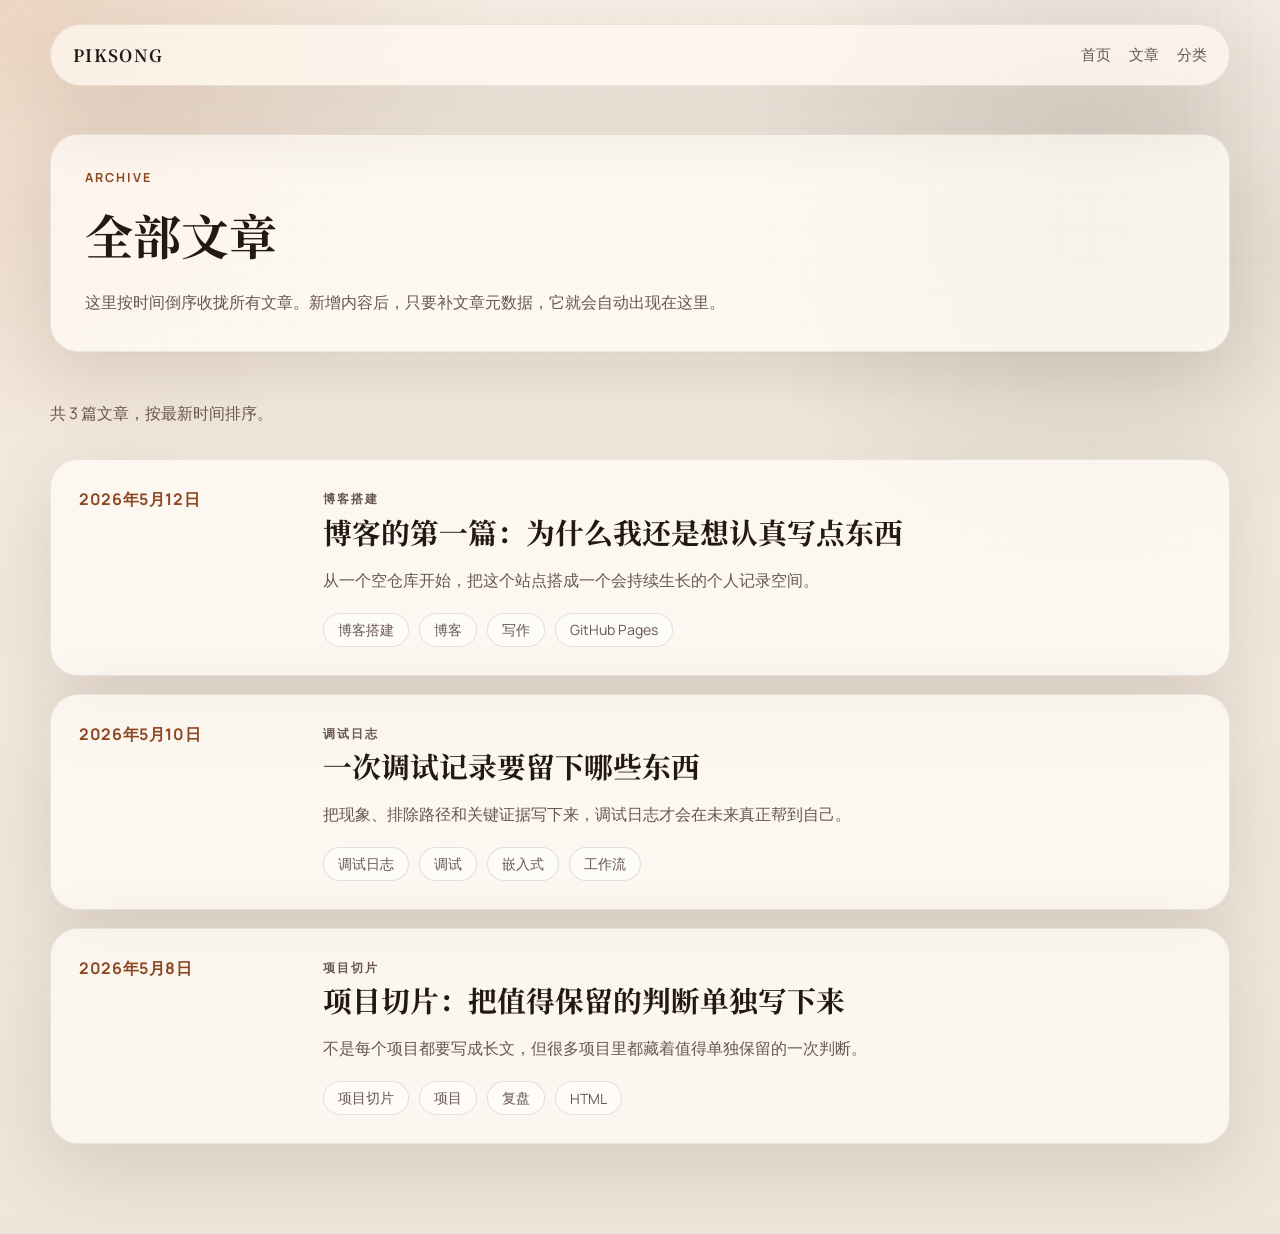
==== archive.html @ 2973b9ee "Upgrade blog to data-driven post structure" ====
<!DOCTYPE html>
<html lang="zh-CN">
  <head>
    <meta charset="UTF-8" />
    <meta name="viewport" content="width=device-width, initial-scale=1.0" />
    <title>文章归档 | Piksong Blog</title>
    <meta name="description" content="Piksong Blog 的全部文章归档。" />
    <link rel="preconnect" href="https://fonts.googleapis.com" />
    <link rel="preconnect" href="https://fonts.gstatic.com" crossorigin />
    <link
      href="https://fonts.googleapis.com/css2?family=Manrope:wght@400;500;700;800&family=Noto+Serif+SC:wght@500;700&display=swap"
      rel="stylesheet"
    />
    <link rel="stylesheet" href="styles.css" />
  </head>
  <body data-page="archive">
    <div class="page-shell">
      <header class="site-header">
        <a class="brand" href="index.html">Piksong</a>
        <nav class="site-nav">
          <a href="index.html">首页</a>
          <a href="archive.html" aria-current="page">文章</a>
          <a href="categories.html">分类</a>
        </nav>
      </header>

      <main class="listing-page">
        <section class="page-hero">
          <p class="eyebrow">ARCHIVE</p>
          <h1>全部文章</h1>
          <p class="page-intro">
            这里按时间倒序收拢所有文章。新增内容后，只要补文章元数据，它就会自动出现在这里。
          </p>
        </section>

        <section class="section">
          <div class="archive-toolbar" id="archive-summary"></div>
          <div class="archive-list" id="archive-posts"></div>
        </section>
      </main>
    </div>

    <script type="module" src="scripts/blog.js"></script>
  </body>
</html>
---- styles.css ----
:root {
  --bg: #f5efe4;
  --bg-soft: rgba(255, 255, 255, 0.48);
  --surface: rgba(32, 24, 19, 0.88);
  --surface-soft: rgba(255, 255, 255, 0.62);
  --text: #241814;
  --text-soft: #68574f;
  --text-inverse: #f8f2eb;
  --line: rgba(36, 24, 20, 0.12);
  --accent: #c46f3a;
  --accent-deep: #8c4721;
  --shadow: 0 24px 80px rgba(58, 34, 21, 0.14);
  --radius-lg: 28px;
  --radius-md: 18px;
  --radius-sm: 12px;
  --content-width: 1180px;
}

* {
  box-sizing: border-box;
}

html {
  scroll-behavior: smooth;
}

body {
  margin: 0;
  min-height: 100vh;
  font-family: "Manrope", sans-serif;
  color: var(--text);
  background:
    radial-gradient(circle at top left, rgba(196, 111, 58, 0.2), transparent 28%),
    radial-gradient(circle at 85% 18%, rgba(70, 57, 46, 0.16), transparent 24%),
    linear-gradient(180deg, #f7f0e6 0%, #f3eadf 40%, #efe6db 100%);
}

body::before {
  content: "";
  position: fixed;
  inset: 0;
  pointer-events: none;
  background-image:
    linear-gradient(rgba(36, 24, 20, 0.03) 1px, transparent 1px),
    linear-gradient(90deg, rgba(36, 24, 20, 0.03) 1px, transparent 1px);
  background-size: 32px 32px;
  mask-image: linear-gradient(180deg, rgba(0, 0, 0, 0.4), transparent 75%);
}

a {
  color: inherit;
  text-decoration: none;
}

.page-shell {
  width: min(calc(100% - 32px), var(--content-width));
  margin: 0 auto;
  padding: 24px 0 56px;
}

.site-header {
  display: flex;
  align-items: center;
  justify-content: space-between;
  gap: 24px;
  padding: 18px 22px;
  position: sticky;
  top: 18px;
  z-index: 10;
  backdrop-filter: blur(18px);
  background: rgba(255, 248, 240, 0.72);
  border: 1px solid rgba(36, 24, 20, 0.08);
  border-radius: 999px;
  box-shadow: var(--shadow);
}

.brand,
.hero h1,
.page-hero h1,
.section-heading h2,
.site-footer h2,
.post-card h3,
.project-panel h3,
.archive-item h2,
.post-hero h1,
.post-body h2 {
  font-family: "Noto Serif SC", serif;
}

.brand {
  font-size: 1.05rem;
  font-weight: 700;
  letter-spacing: 0.08em;
  text-transform: uppercase;
}

.site-nav {
  display: flex;
  flex-wrap: wrap;
  gap: 18px;
  color: var(--text-soft);
  font-size: 0.95rem;
}

.site-nav a:hover,
.footer-links a:hover,
.post-card a:hover {
  color: var(--accent-deep);
}

.hero {
  display: grid;
  grid-template-columns: minmax(0, 1.4fr) minmax(280px, 0.8fr);
  gap: 28px;
  padding: 72px 0 40px;
  align-items: end;
}

.hero-copy,
.hero-card,
.post-card,
.project-panel,
.post-body,
.post-hero,
.back-link {
  border: 1px solid rgba(36, 24, 20, 0.08);
  box-shadow: var(--shadow);
}

.hero-copy {
  padding: 44px;
  background: linear-gradient(135deg, rgba(255, 251, 246, 0.84), rgba(255, 241, 227, 0.74));
  border-radius: clamp(28px, 5vw, 44px);
}

.eyebrow,
.card-label,
.post-meta {
  margin: 0 0 14px;
  letter-spacing: 0.16em;
  text-transform: uppercase;
  font-size: 0.78rem;
  font-weight: 700;
  color: var(--accent-deep);
}

.hero h1,
.post-hero h1 {
  margin: 0;
  line-height: 1.04;
  font-size: clamp(3rem, 8vw, 6.4rem);
}

.hero h1 span {
  display: block;
  color: var(--accent-deep);
}

.hero-text {
  max-width: 38rem;
  margin: 24px 0 0;
  font-size: 1.08rem;
  line-height: 1.8;
  color: var(--text-soft);
}

.hero-actions {
  display: flex;
  flex-wrap: wrap;
  gap: 14px;
  margin-top: 30px;
}

.button {
  display: inline-flex;
  align-items: center;
  justify-content: center;
  min-height: 48px;
  padding: 0 22px;
  border-radius: 999px;
  transition: transform 180ms ease, background 180ms ease, color 180ms ease;
}

.button:hover {
  transform: translateY(-2px);
}

.button.primary {
  background: var(--surface);
  color: var(--text-inverse);
}

.button.secondary {
  background: rgba(255, 255, 255, 0.52);
  color: var(--text);
  border: 1px solid rgba(36, 24, 20, 0.1);
}

.hero-card {
  padding: 28px;
  min-height: 100%;
  color: var(--text-inverse);
  background:
    linear-gradient(180deg, rgba(20, 15, 12, 0.96), rgba(49, 31, 22, 0.92));
  border-radius: var(--radius-lg);
}

.hero-card ul {
  margin: 0;
  padding-left: 20px;
  line-height: 1.9;
}

.signal-grid {
  display: grid;
  grid-template-columns: repeat(2, minmax(0, 1fr));
  gap: 10px;
  margin-top: 28px;
}

.signal-grid span {
  display: block;
  aspect-ratio: 1;
  border-radius: var(--radius-sm);
  background:
    linear-gradient(135deg, rgba(255, 255, 255, 0.22), rgba(196, 111, 58, 0.56));
}

.section {
  padding: 34px 0;
}

.section-heading {
  display: flex;
  align-items: end;
  justify-content: space-between;
  gap: 20px;
  margin-bottom: 22px;
}

.section-heading h2,
.page-hero h1,
.site-footer h2,
.post-body h2 {
  margin: 0;
  font-size: clamp(1.8rem, 4vw, 3rem);
}

.about-layout {
  display: grid;
  grid-template-columns: repeat(2, minmax(0, 1fr));
  gap: 24px;
  font-size: 1.03rem;
  line-height: 1.95;
  color: var(--text-soft);
}

.post-list,
.project-grid {
  display: grid;
  gap: 18px;
}

.post-list {
  grid-template-columns: 1.3fr 1fr 1fr;
}

.post-list-featured {
  grid-template-columns: repeat(2, minmax(0, 1fr));
}

.post-card,
.project-panel,
.post-body,
.post-hero,
.back-link {
  overflow: hidden;
  background: rgba(255, 251, 246, 0.76);
  border-radius: var(--radius-lg);
}

.post-card {
  padding: 28px;
}

.post-card.featured {
  background:
    linear-gradient(135deg, rgba(255, 248, 241, 0.94), rgba(244, 225, 211, 0.96));
}

.post-card h3,
.project-panel h3 {
  margin: 0 0 14px;
  font-size: 1.45rem;
}

.post-card p {
  margin: 0;
  line-height: 1.8;
  color: var(--text-soft);
}

.post-card a {
  display: inline-flex;
  margin-top: 22px;
  color: var(--accent-deep);
  font-weight: 700;
}

.card-tags {
  display: flex;
  flex-wrap: wrap;
  gap: 10px;
  margin-top: 18px;
}

.tag {
  display: inline-flex;
  align-items: center;
  justify-content: center;
  min-height: 34px;
  padding: 0 14px;
  border-radius: 999px;
  border: 1px solid rgba(36, 24, 20, 0.12);
  background: rgba(255, 255, 255, 0.6);
  color: var(--text-soft);
  font-size: 0.88rem;
}

.tag:hover,
.tag.is-active {
  color: var(--accent-deep);
  border-color: rgba(140, 71, 33, 0.3);
}

.tag-inline {
  min-height: 28px;
  padding: 0 12px;
}

.tag-link {
  font-weight: 700;
}

.project-grid {
  grid-template-columns: repeat(3, minmax(0, 1fr));
}

.project-panel {
  padding: 24px;
}

.project-panel span {
  display: inline-flex;
  margin-bottom: 18px;
  color: var(--accent-deep);
  font-size: 0.9rem;
  font-weight: 800;
}

.project-panel p,
.site-footer,
.post-body p,
.post-body li {
  color: var(--text-soft);
  line-height: 1.85;
}

.site-footer {
  display: flex;
  align-items: end;
  justify-content: space-between;
  gap: 24px;
  margin-top: 26px;
  padding-top: 44px;
  border-top: 1px solid var(--line);
}

.footer-links {
  display: flex;
  flex-wrap: wrap;
  gap: 18px;
  font-weight: 700;
}

.post-page {
  width: min(calc(100% - 32px), 920px);
}

.listing-page {
  padding-top: 48px;
}

.page-hero {
  padding: 34px;
  border: 1px solid rgba(36, 24, 20, 0.08);
  border-radius: var(--radius-lg);
  box-shadow: var(--shadow);
  background: rgba(255, 251, 246, 0.78);
}

.page-intro {
  max-width: 44rem;
  margin: 18px 0 0;
  line-height: 1.9;
  color: var(--text-soft);
}

.archive-toolbar {
  display: flex;
  align-items: center;
  justify-content: space-between;
  gap: 16px;
  margin-bottom: 18px;
  color: var(--text-soft);
}

.archive-toolbar-spaced {
  margin-top: 26px;
}

.archive-list {
  display: grid;
  gap: 18px;
}

.archive-item,
.taxonomy-panel,
.empty-state,
.post-footer-nav,
.post-nav-card {
  border: 1px solid rgba(36, 24, 20, 0.08);
  border-radius: var(--radius-lg);
  box-shadow: var(--shadow);
  background: rgba(255, 251, 246, 0.76);
}

.archive-item {
  display: grid;
  grid-template-columns: 220px minmax(0, 1fr);
  gap: 24px;
  padding: 28px;
}

.archive-date,
.post-date {
  color: var(--accent-deep);
  font-weight: 700;
  letter-spacing: 0.04em;
}

.archive-content h2 {
  margin: 0 0 14px;
  font-size: 1.8rem;
}

.archive-content p {
  margin: 0;
  line-height: 1.8;
  color: var(--text-soft);
}

.taxonomy-grid {
  display: grid;
  grid-template-columns: repeat(2, minmax(0, 1fr));
  gap: 18px;
}

.taxonomy-panel {
  padding: 24px;
}

.section-heading-small {
  margin-bottom: 16px;
}

.chip-group {
  display: flex;
  flex-wrap: wrap;
  gap: 12px;
}

.back-link {
  display: inline-flex;
  padding: 12px 18px;
  margin-top: 18px;
}

.post-hero {
  margin-top: 26px;
  padding: 34px;
}

.post-hero p {
  max-width: 40rem;
  font-size: 1.06rem;
  line-height: 1.9;
  color: var(--text-soft);
}

.post-body {
  margin-top: 20px;
  padding: 34px;
}

.post-body p + h2,
.post-body ul + h2 {
  margin-top: 34px;
}

.post-body ul {
  padding-left: 20px;
}

.post-body h1,
.post-body h3,
.post-nav-card strong {
  font-family: "Noto Serif SC", serif;
}

.post-body blockquote {
  margin: 24px 0;
  padding: 18px 20px;
  border-left: 4px solid rgba(140, 71, 33, 0.55);
  background: rgba(196, 111, 58, 0.08);
  color: var(--text);
}

.post-body hr {
  border: 0;
  border-top: 1px solid var(--line);
  margin: 28px 0;
}

.post-body code {
  padding: 0.1rem 0.35rem;
  border-radius: 6px;
  background: rgba(36, 24, 20, 0.08);
  font-family: "Consolas", "SFMono-Regular", monospace;
  font-size: 0.95em;
}

.post-body pre {
  overflow: auto;
  padding: 18px;
  border-radius: var(--radius-md);
  background: rgba(32, 24, 19, 0.92);
  color: var(--text-inverse);
}

.post-body pre code {
  background: transparent;
  padding: 0;
  color: inherit;
}

.post-footer-nav {
  display: grid;
  grid-template-columns: repeat(2, minmax(0, 1fr));
  gap: 18px;
  padding: 18px;
  margin-top: 20px;
}

.post-nav-card {
  display: grid;
  gap: 10px;
  padding: 18px;
}

.post-nav-card span {
  color: var(--text-soft);
  font-size: 0.9rem;
}

.post-nav-card strong {
  font-size: 1.15rem;
  color: var(--text);
}

.post-nav-card.is-empty {
  opacity: 0.75;
}

.empty-state {
  padding: 28px;
}

.empty-state h2 {
  margin: 0 0 12px;
}

@media (max-width: 960px) {
  .hero,
  .post-list,
  .post-list-featured,
  .project-grid,
  .taxonomy-grid,
  .about-layout,
  .site-footer,
  .post-footer-nav,
  .archive-item {
    grid-template-columns: 1fr;
  }

  .hero,
  .site-footer {
    display: grid;
  }

  .site-header {
    border-radius: 26px;
    padding: 18px;
  }

  .site-nav {
    gap: 12px 16px;
  }

  .archive-item {
    display: grid;
  }
}

@media (max-width: 640px) {
  .page-shell {
    width: min(calc(100% - 20px), var(--content-width));
    padding-top: 12px;
  }

  .site-header,
  .hero-copy,
  .hero-card,
  .post-card,
  .project-panel,
  .post-body,
  .post-hero {
    padding: 20px;
  }

  .hero {
    padding-top: 34px;
  }

  .hero h1,
  .post-hero h1 {
    font-size: clamp(2.3rem, 15vw, 4rem);
  }
}
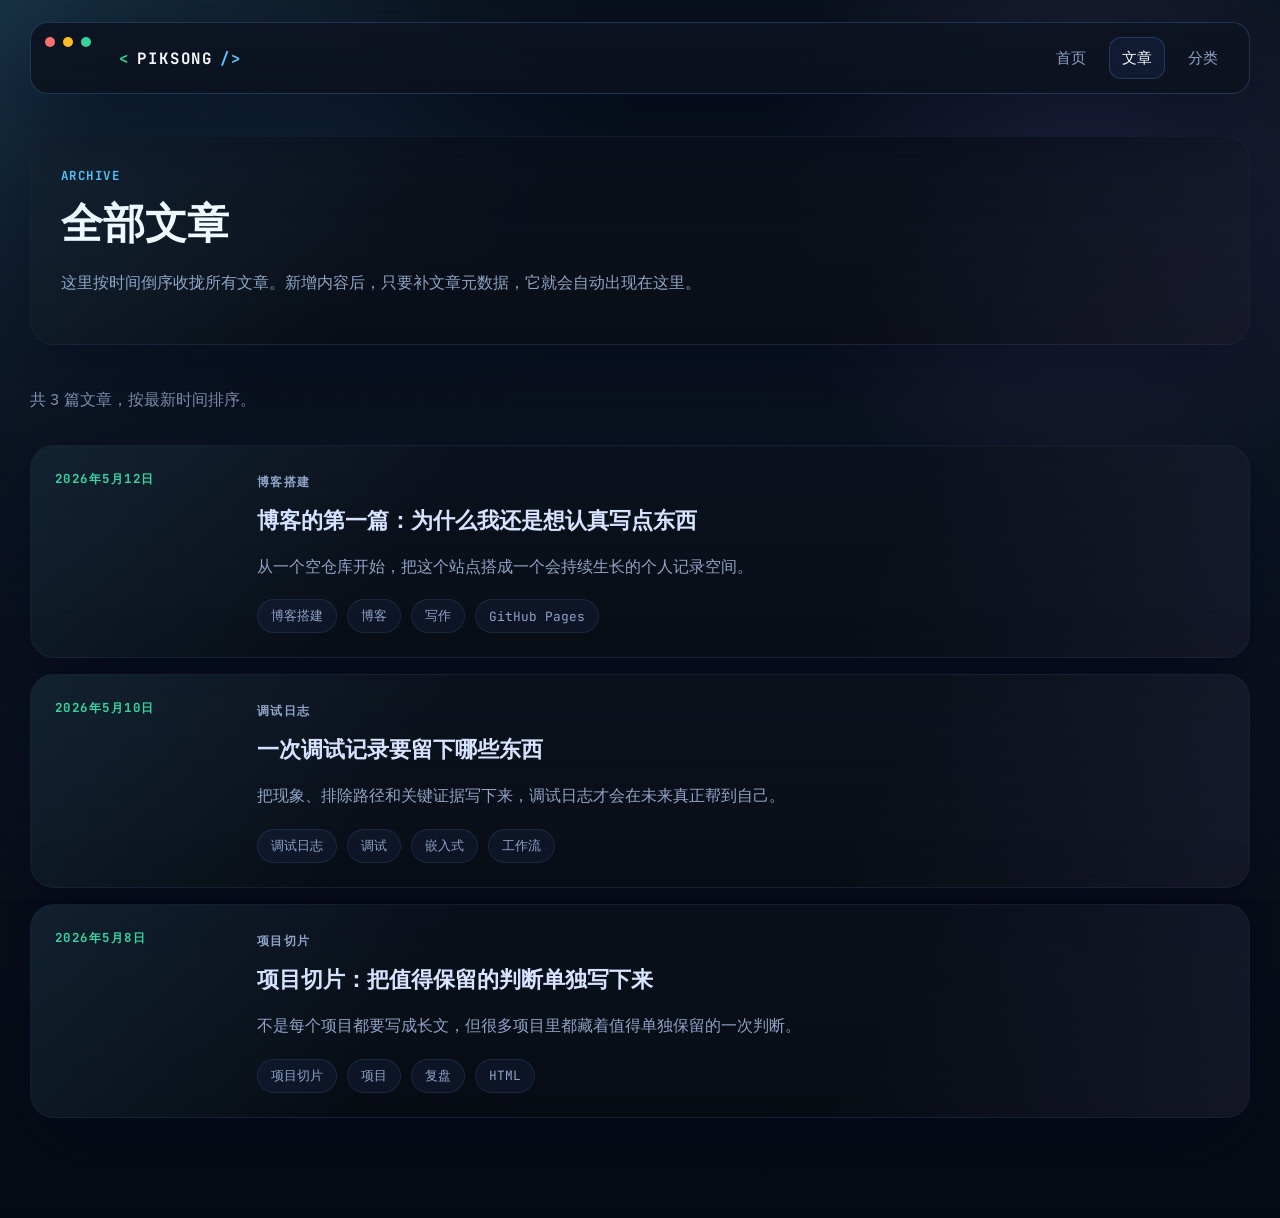
==== commit 95a72a42: "Restyle blog with editor-inspired theme" ====
--- a/archive.html
+++ b/archive.html
@@ -8,7 +8,7 @@
     <link rel="preconnect" href="https://fonts.googleapis.com" />
     <link rel="preconnect" href="https://fonts.gstatic.com" crossorigin />
     <link
-      href="https://fonts.googleapis.com/css2?family=Manrope:wght@400;500;700;800&family=Noto+Serif+SC:wght@500;700&display=swap"
+      href="https://fonts.googleapis.com/css2?family=IBM+Plex+Sans:wght@400;500;600;700&family=JetBrains+Mono:wght@400;500;700;800&display=swap"
       rel="stylesheet"
     />
     <link rel="stylesheet" href="styles.css" />
--- a/styles.css
+++ b/styles.css
@@ -1,19 +1,25 @@
 :root {
-  --bg: #f5efe4;
-  --bg-soft: rgba(255, 255, 255, 0.48);
-  --surface: rgba(32, 24, 19, 0.88);
-  --surface-soft: rgba(255, 255, 255, 0.62);
-  --text: #241814;
-  --text-soft: #68574f;
-  --text-inverse: #f8f2eb;
-  --line: rgba(36, 24, 20, 0.12);
-  --accent: #c46f3a;
-  --accent-deep: #8c4721;
-  --shadow: 0 24px 80px rgba(58, 34, 21, 0.14);
-  --radius-lg: 28px;
+  --bg: #0c111b;
+  --bg-elevated: #111827;
+  --surface: rgba(17, 24, 39, 0.86);
+  --surface-strong: rgba(15, 23, 42, 0.96);
+  --surface-soft: rgba(30, 41, 59, 0.68);
+  --surface-highlight: rgba(59, 130, 246, 0.12);
+  --panel: rgba(8, 12, 20, 0.92);
+  --text: #d7e3ff;
+  --text-soft: #8fa3c6;
+  --text-dim: #64748b;
+  --line: rgba(96, 165, 250, 0.12);
+  --line-strong: rgba(96, 165, 250, 0.24);
+  --accent: #57c7ff;
+  --accent-2: #a78bfa;
+  --accent-3: #34d399;
+  --danger: #f97316;
+  --shadow: 0 30px 80px rgba(2, 6, 23, 0.55);
+  --radius-lg: 24px;
   --radius-md: 18px;
   --radius-sm: 12px;
-  --content-width: 1180px;
+  --content-width: 1220px;
 }
 
 * {
@@ -27,24 +33,44 @@
 body {
   margin: 0;
   min-height: 100vh;
-  font-family: "Manrope", sans-serif;
+  font-family: "IBM Plex Sans", sans-serif;
   color: var(--text);
   background:
-    radial-gradient(circle at top left, rgba(196, 111, 58, 0.2), transparent 28%),
-    radial-gradient(circle at 85% 18%, rgba(70, 57, 46, 0.16), transparent 24%),
-    linear-gradient(180deg, #f7f0e6 0%, #f3eadf 40%, #efe6db 100%);
-}
-
-body::before {
+    radial-gradient(circle at top left, rgba(87, 199, 255, 0.18), transparent 26%),
+    radial-gradient(circle at 85% 16%, rgba(167, 139, 250, 0.18), transparent 22%),
+    linear-gradient(180deg, #08101b 0%, #0a1220 40%, #070c14 100%);
+  overflow-x: hidden;
+}
+
+body::before,
+body::after {
   content: "";
   position: fixed;
   inset: 0;
   pointer-events: none;
+}
+
+body::before {
   background-image:
-    linear-gradient(rgba(36, 24, 20, 0.03) 1px, transparent 1px),
-    linear-gradient(90deg, rgba(36, 24, 20, 0.03) 1px, transparent 1px);
-  background-size: 32px 32px;
-  mask-image: linear-gradient(180deg, rgba(0, 0, 0, 0.4), transparent 75%);
+    linear-gradient(rgba(56, 189, 248, 0.08) 1px, transparent 1px),
+    linear-gradient(90deg, rgba(56, 189, 248, 0.08) 1px, transparent 1px);
+  background-size: 28px 28px;
+  mask-image: linear-gradient(180deg, rgba(0, 0, 0, 0.55), transparent 88%);
+  opacity: 0.28;
+}
+
+body::after {
+  background:
+    linear-gradient(
+      180deg,
+      rgba(255, 255, 255, 0) 0%,
+      rgba(255, 255, 255, 0.018) 48%,
+      rgba(255, 255, 255, 0) 100%
+    );
+  background-size: 100% 6px;
+  mix-blend-mode: screen;
+  opacity: 0.34;
+  animation: scanlines 12s linear infinite;
 }
 
 a {
@@ -53,9 +79,23 @@
 }
 
 .page-shell {
-  width: min(calc(100% - 32px), var(--content-width));
+  position: relative;
+  width: min(calc(100% - 28px), var(--content-width));
   margin: 0 auto;
-  padding: 24px 0 56px;
+  padding: 22px 0 72px;
+}
+
+.page-shell::before {
+  content: "";
+  position: absolute;
+  inset: 0 auto auto 0;
+  width: min(54vw, 680px);
+  height: 340px;
+  border-radius: 999px;
+  background: radial-gradient(circle, rgba(87, 199, 255, 0.18), transparent 68%);
+  filter: blur(40px);
+  opacity: 0.55;
+  z-index: -1;
 }
 
 .site-header {
@@ -63,15 +103,28 @@
   align-items: center;
   justify-content: space-between;
   gap: 24px;
-  padding: 18px 22px;
+  padding: 14px 18px;
   position: sticky;
-  top: 18px;
-  z-index: 10;
-  backdrop-filter: blur(18px);
-  background: rgba(255, 248, 240, 0.72);
-  border: 1px solid rgba(36, 24, 20, 0.08);
-  border-radius: 999px;
+  top: 14px;
+  z-index: 20;
+  border: 1px solid var(--line-strong);
+  border-radius: 18px;
+  backdrop-filter: blur(16px);
+  background:
+    linear-gradient(180deg, rgba(13, 19, 33, 0.92), rgba(11, 17, 28, 0.9));
   box-shadow: var(--shadow);
+}
+
+.site-header::before {
+  content: "";
+  position: absolute;
+  left: 14px;
+  top: 14px;
+  width: 10px;
+  height: 10px;
+  border-radius: 50%;
+  background: #f87171;
+  box-shadow: 18px 0 0 #fbbf24, 36px 0 0 #34d399;
 }
 
 .brand,
@@ -83,37 +136,69 @@
 .project-panel h3,
 .archive-item h2,
 .post-hero h1,
-.post-body h2 {
-  font-family: "Noto Serif SC", serif;
+.post-body h2,
+.post-body h1,
+.post-body h3,
+.post-nav-card strong {
+  font-family: "JetBrains Mono", monospace;
 }
 
 .brand {
-  font-size: 1.05rem;
+  margin-left: 70px;
+  font-size: 0.98rem;
   font-weight: 700;
-  letter-spacing: 0.08em;
+  letter-spacing: 0.12em;
   text-transform: uppercase;
+  color: #f8fbff;
+}
+
+.brand::before {
+  content: "<";
+  color: var(--accent-3);
+  margin-right: 0.45rem;
+}
+
+.brand::after {
+  content: "/>";
+  color: var(--accent);
+  margin-left: 0.45rem;
 }
 
 .site-nav {
   display: flex;
   flex-wrap: wrap;
+  gap: 10px;
+  color: var(--text-soft);
+  font-size: 0.92rem;
+}
+
+.site-nav a {
+  padding: 10px 12px;
+  border-radius: 12px;
+  border: 1px solid transparent;
+  transition: 180ms ease;
+}
+
+.site-nav a:hover,
+.site-nav a[aria-current="page"] {
+  color: #f8fbff;
+  border-color: var(--line-strong);
+  background: rgba(59, 130, 246, 0.08);
+}
+
+.hero,
+.taxonomy-grid,
+.project-grid,
+.post-list,
+.post-list-featured {
+  display: grid;
   gap: 18px;
-  color: var(--text-soft);
-  font-size: 0.95rem;
-}
-
-.site-nav a:hover,
-.footer-links a:hover,
-.post-card a:hover {
-  color: var(--accent-deep);
 }
 
 .hero {
-  display: grid;
-  grid-template-columns: minmax(0, 1.4fr) minmax(280px, 0.8fr);
-  gap: 28px;
-  padding: 72px 0 40px;
-  align-items: end;
+  grid-template-columns: minmax(0, 1.25fr) minmax(300px, 0.82fr);
+  align-items: stretch;
+  padding: 52px 0 30px;
 }
 
 .hero-copy,
@@ -122,46 +207,141 @@
 .project-panel,
 .post-body,
 .post-hero,
-.back-link {
-  border: 1px solid rgba(36, 24, 20, 0.08);
+.back-link,
+.page-hero,
+.archive-item,
+.taxonomy-panel,
+.empty-state,
+.post-footer-nav,
+.post-nav-card {
+  position: relative;
+  overflow: hidden;
+  border: 1px solid var(--line);
+  border-radius: var(--radius-lg);
+  background:
+    linear-gradient(180deg, rgba(11, 17, 28, 0.92), rgba(8, 12, 20, 0.92));
   box-shadow: var(--shadow);
 }
 
+.hero-copy::before,
+.hero-card::before,
+.post-card::before,
+.project-panel::before,
+.post-body::before,
+.post-hero::before,
+.page-hero::before,
+.archive-item::before,
+.taxonomy-panel::before,
+.post-footer-nav::before {
+  content: "";
+  position: absolute;
+  inset: 0;
+  background:
+    linear-gradient(120deg, rgba(87, 199, 255, 0.09), transparent 32%, transparent 68%, rgba(167, 139, 250, 0.08));
+  pointer-events: none;
+}
+
 .hero-copy {
-  padding: 44px;
-  background: linear-gradient(135deg, rgba(255, 251, 246, 0.84), rgba(255, 241, 227, 0.74));
-  border-radius: clamp(28px, 5vw, 44px);
+  padding: 40px;
+  animation: surface-enter 600ms ease both;
+}
+
+.hero-copy::after {
+  content: "_";
+  position: absolute;
+  right: 34px;
+  bottom: 28px;
+  font-family: "JetBrains Mono", monospace;
+  font-size: 1.8rem;
+  color: var(--accent-3);
+  animation: blink 1.15s steps(1) infinite;
+}
+
+.hero-card {
+  padding: 18px;
+  animation: surface-enter 760ms ease both;
+}
+
+.editor-panel {
+  height: 100%;
+  padding: 14px;
+  border-radius: 18px;
+  background: rgba(5, 8, 15, 0.68);
+  border: 1px solid rgba(87, 199, 255, 0.1);
+}
+
+.editor-tabs {
+  display: flex;
+  gap: 8px;
+  margin-bottom: 18px;
+  padding-bottom: 12px;
+  border-bottom: 1px solid rgba(87, 199, 255, 0.08);
+}
+
+.tab {
+  display: inline-flex;
+  align-items: center;
+  min-height: 30px;
+  padding: 0 12px;
+  border-radius: 10px 10px 0 0;
+  background: rgba(30, 41, 59, 0.34);
+  color: var(--text-dim);
+  font-family: "JetBrains Mono", monospace;
+  font-size: 0.78rem;
+}
+
+.tab.is-active {
+  color: #f8fbff;
+  background: rgba(59, 130, 246, 0.14);
 }
 
 .eyebrow,
 .card-label,
-.post-meta {
-  margin: 0 0 14px;
-  letter-spacing: 0.16em;
-  text-transform: uppercase;
+.post-meta,
+.archive-date,
+.post-date {
+  margin: 0 0 12px;
+  color: var(--accent);
+  font-family: "JetBrains Mono", monospace;
   font-size: 0.78rem;
   font-weight: 700;
-  color: var(--accent-deep);
+  letter-spacing: 0.12em;
+  text-transform: uppercase;
 }
 
 .hero h1,
 .post-hero h1 {
   margin: 0;
-  line-height: 1.04;
-  font-size: clamp(3rem, 8vw, 6.4rem);
+  line-height: 0.98;
+  font-size: clamp(2.6rem, 7vw, 5.6rem);
+  color: #f7fbff;
 }
 
 .hero h1 span {
   display: block;
-  color: var(--accent-deep);
+  margin-top: 0.35rem;
+  color: var(--accent);
+  text-shadow: 0 0 22px rgba(87, 199, 255, 0.22);
+}
+
+.hero-text,
+.about-layout p,
+.page-intro,
+.archive-content p,
+.project-panel p,
+.post-card p,
+.post-body p,
+.post-body li,
+.post-hero p,
+.site-footer {
+  color: var(--text-soft);
+  line-height: 1.85;
 }
 
 .hero-text {
-  max-width: 38rem;
+  max-width: 40rem;
   margin: 24px 0 0;
   font-size: 1.08rem;
-  line-height: 1.8;
-  color: var(--text-soft);
 }
 
 .hero-actions {
@@ -175,59 +355,100 @@
   display: inline-flex;
   align-items: center;
   justify-content: center;
-  min-height: 48px;
-  padding: 0 22px;
-  border-radius: 999px;
-  transition: transform 180ms ease, background 180ms ease, color 180ms ease;
-}
-
-.button:hover {
-  transform: translateY(-2px);
+  min-height: 46px;
+  padding: 0 18px;
+  border-radius: 14px;
+  border: 1px solid var(--line-strong);
+  font-family: "JetBrains Mono", monospace;
+  font-size: 0.92rem;
+  transition: transform 180ms ease, box-shadow 180ms ease, background 180ms ease;
+}
+
+.button:hover,
+.post-card:hover,
+.project-panel:hover,
+.archive-item:hover,
+.post-nav-card:hover {
+  transform: translateY(-3px);
 }
 
 .button.primary {
-  background: var(--surface);
-  color: var(--text-inverse);
+  background: linear-gradient(135deg, rgba(59, 130, 246, 0.28), rgba(87, 199, 255, 0.16));
+  color: #f8fbff;
+  box-shadow: 0 0 0 1px rgba(87, 199, 255, 0.14), 0 18px 34px rgba(59, 130, 246, 0.18);
 }
 
 .button.secondary {
-  background: rgba(255, 255, 255, 0.52);
+  background: rgba(148, 163, 184, 0.06);
   color: var(--text);
-  border: 1px solid rgba(36, 24, 20, 0.1);
-}
-
-.hero-card {
-  padding: 28px;
-  min-height: 100%;
-  color: var(--text-inverse);
-  background:
-    linear-gradient(180deg, rgba(20, 15, 12, 0.96), rgba(49, 31, 22, 0.92));
-  border-radius: var(--radius-lg);
-}
-
-.hero-card ul {
+}
+
+.code-list {
+  display: grid;
+  gap: 10px;
+  margin-bottom: 18px;
+}
+
+.code-list p {
+  display: grid;
+  grid-template-columns: 40px minmax(0, 1fr);
+  align-items: start;
+  gap: 10px;
   margin: 0;
-  padding-left: 20px;
-  line-height: 1.9;
+  color: var(--text);
+  font-family: "JetBrains Mono", monospace;
+  font-size: 0.92rem;
+  line-height: 1.65;
+}
+
+.code-list span {
+  color: var(--text-dim);
 }
 
 .signal-grid {
   display: grid;
   grid-template-columns: repeat(2, minmax(0, 1fr));
   gap: 10px;
-  margin-top: 28px;
+  margin-top: 24px;
 }
 
 .signal-grid span {
   display: block;
   aspect-ratio: 1;
-  border-radius: var(--radius-sm);
+  border-radius: 14px;
+  border: 1px solid rgba(87, 199, 255, 0.08);
   background:
-    linear-gradient(135deg, rgba(255, 255, 255, 0.22), rgba(196, 111, 58, 0.56));
+    linear-gradient(180deg, rgba(87, 199, 255, 0.18), rgba(10, 14, 24, 0.2)),
+    linear-gradient(90deg, rgba(167, 139, 250, 0.18), rgba(52, 211, 153, 0.08));
+  animation: pulse-panel 6s ease-in-out infinite;
+}
+
+.signal-grid span:nth-child(2) {
+  animation-delay: 0.6s;
+}
+
+.signal-grid span:nth-child(3) {
+  animation-delay: 1.2s;
+}
+
+.signal-grid span:nth-child(4) {
+  animation-delay: 1.8s;
+}
+
+.editor-status {
+  display: flex;
+  flex-wrap: wrap;
+  gap: 10px 16px;
+  margin-top: 18px;
+  padding-top: 12px;
+  border-top: 1px solid rgba(87, 199, 255, 0.08);
+  color: var(--text-dim);
+  font-family: "JetBrains Mono", monospace;
+  font-size: 0.76rem;
 }
 
 .section {
-  padding: 34px 0;
+  padding: 28px 0;
 }
 
 .section-heading {
@@ -235,7 +456,7 @@
   align-items: end;
   justify-content: space-between;
   gap: 20px;
-  margin-bottom: 22px;
+  margin-bottom: 18px;
 }
 
 .section-heading h2,
@@ -243,26 +464,18 @@
 .site-footer h2,
 .post-body h2 {
   margin: 0;
-  font-size: clamp(1.8rem, 4vw, 3rem);
+  color: #f7fbff;
+  font-size: clamp(1.45rem, 3.4vw, 2.6rem);
 }
 
 .about-layout {
   display: grid;
   grid-template-columns: repeat(2, minmax(0, 1fr));
-  gap: 24px;
-  font-size: 1.03rem;
-  line-height: 1.95;
-  color: var(--text-soft);
-}
-
-.post-list,
-.project-grid {
-  display: grid;
   gap: 18px;
 }
 
 .post-list {
-  grid-template-columns: 1.3fr 1fr 1fr;
+  grid-template-columns: 1.2fr 1fr 1fr;
 }
 
 .post-list-featured {
@@ -271,40 +484,38 @@
 
 .post-card,
 .project-panel,
-.post-body,
-.post-hero,
-.back-link {
-  overflow: hidden;
-  background: rgba(255, 251, 246, 0.76);
-  border-radius: var(--radius-lg);
+.taxonomy-panel {
+  padding: 24px;
 }
 
 .post-card {
-  padding: 28px;
+  transition: transform 180ms ease, border-color 180ms ease, background 180ms ease;
 }
 
 .post-card.featured {
+  border-color: rgba(87, 199, 255, 0.26);
   background:
-    linear-gradient(135deg, rgba(255, 248, 241, 0.94), rgba(244, 225, 211, 0.96));
+    linear-gradient(180deg, rgba(13, 23, 42, 0.95), rgba(8, 12, 20, 0.95));
 }
 
 .post-card h3,
 .project-panel h3 {
-  margin: 0 0 14px;
-  font-size: 1.45rem;
-}
-
-.post-card p {
-  margin: 0;
-  line-height: 1.8;
-  color: var(--text-soft);
+  margin: 0 0 12px;
+  font-size: 1.15rem;
+  color: #f7fbff;
 }
 
 .post-card a {
   display: inline-flex;
-  margin-top: 22px;
-  color: var(--accent-deep);
+  margin-top: 16px;
+  color: var(--accent);
+  font-family: "JetBrains Mono", monospace;
+  font-size: 0.9rem;
   font-weight: 700;
+}
+
+.post-card a::after {
+  content: " ->";
 }
 
 .card-tags {
@@ -319,23 +530,25 @@
   align-items: center;
   justify-content: center;
   min-height: 34px;
-  padding: 0 14px;
+  padding: 0 13px;
   border-radius: 999px;
-  border: 1px solid rgba(36, 24, 20, 0.12);
-  background: rgba(255, 255, 255, 0.6);
+  border: 1px solid var(--line);
+  background: rgba(15, 23, 42, 0.84);
   color: var(--text-soft);
-  font-size: 0.88rem;
+  font-family: "JetBrains Mono", monospace;
+  font-size: 0.8rem;
+  transition: 180ms ease;
 }
 
 .tag:hover,
 .tag.is-active {
-  color: var(--accent-deep);
-  border-color: rgba(140, 71, 33, 0.3);
+  color: #f8fbff;
+  border-color: rgba(87, 199, 255, 0.34);
+  box-shadow: inset 0 0 0 1px rgba(87, 199, 255, 0.14);
 }
 
 .tag-inline {
   min-height: 28px;
-  padding: 0 12px;
 }
 
 .tag-link {
@@ -347,63 +560,24 @@
 }
 
 .project-panel {
-  padding: 24px;
+  transition: transform 180ms ease, border-color 180ms ease;
 }
 
 .project-panel span {
   display: inline-flex;
-  margin-bottom: 18px;
-  color: var(--accent-deep);
-  font-size: 0.9rem;
-  font-weight: 800;
-}
-
-.project-panel p,
-.site-footer,
-.post-body p,
-.post-body li {
-  color: var(--text-soft);
-  line-height: 1.85;
-}
-
-.site-footer {
-  display: flex;
-  align-items: end;
-  justify-content: space-between;
-  gap: 24px;
-  margin-top: 26px;
-  padding-top: 44px;
-  border-top: 1px solid var(--line);
-}
-
-.footer-links {
-  display: flex;
-  flex-wrap: wrap;
-  gap: 18px;
+  margin-bottom: 14px;
+  color: var(--accent-3);
+  font-family: "JetBrains Mono", monospace;
+  font-size: 0.86rem;
   font-weight: 700;
 }
 
-.post-page {
-  width: min(calc(100% - 32px), 920px);
-}
-
 .listing-page {
-  padding-top: 48px;
+  padding-top: 42px;
 }
 
 .page-hero {
-  padding: 34px;
-  border: 1px solid rgba(36, 24, 20, 0.08);
-  border-radius: var(--radius-lg);
-  box-shadow: var(--shadow);
-  background: rgba(255, 251, 246, 0.78);
-}
-
-.page-intro {
-  max-width: 44rem;
-  margin: 18px 0 0;
-  line-height: 1.9;
-  color: var(--text-soft);
+  padding: 30px;
 }
 
 .archive-toolbar {
@@ -416,58 +590,38 @@
 }
 
 .archive-toolbar-spaced {
-  margin-top: 26px;
+  margin-top: 24px;
 }
 
 .archive-list {
   display: grid;
-  gap: 18px;
-}
-
-.archive-item,
-.taxonomy-panel,
-.empty-state,
-.post-footer-nav,
-.post-nav-card {
-  border: 1px solid rgba(36, 24, 20, 0.08);
-  border-radius: var(--radius-lg);
-  box-shadow: var(--shadow);
-  background: rgba(255, 251, 246, 0.76);
+  gap: 16px;
 }
 
 .archive-item {
   display: grid;
-  grid-template-columns: 220px minmax(0, 1fr);
-  gap: 24px;
-  padding: 28px;
+  grid-template-columns: 180px minmax(0, 1fr);
+  gap: 22px;
+  padding: 24px;
+  transition: transform 180ms ease, border-color 180ms ease;
 }
 
 .archive-date,
 .post-date {
-  color: var(--accent-deep);
-  font-weight: 700;
-  letter-spacing: 0.04em;
+  color: var(--accent-3);
 }
 
 .archive-content h2 {
-  margin: 0 0 14px;
-  font-size: 1.8rem;
-}
-
-.archive-content p {
-  margin: 0;
-  line-height: 1.8;
-  color: var(--text-soft);
+  margin: 0 0 12px;
+  font-size: 1.4rem;
+}
+
+.archive-content h2 a:hover {
+  color: var(--accent);
 }
 
 .taxonomy-grid {
-  display: grid;
   grid-template-columns: repeat(2, minmax(0, 1fr));
-  gap: 18px;
-}
-
-.taxonomy-panel {
-  padding: 24px;
 }
 
 .section-heading-small {
@@ -480,106 +634,137 @@
   gap: 12px;
 }
 
+.site-footer {
+  display: flex;
+  align-items: end;
+  justify-content: space-between;
+  gap: 24px;
+  margin-top: 26px;
+  padding-top: 34px;
+  border-top: 1px solid var(--line);
+}
+
+.footer-links {
+  display: flex;
+  flex-wrap: wrap;
+  gap: 12px;
+  font-family: "JetBrains Mono", monospace;
+  font-size: 0.88rem;
+}
+
+.footer-links a {
+  padding: 10px 12px;
+  border-radius: 12px;
+  border: 1px solid var(--line);
+  background: rgba(15, 23, 42, 0.72);
+}
+
+.post-page {
+  width: min(calc(100% - 28px), 940px);
+}
+
 .back-link {
   display: inline-flex;
-  padding: 12px 18px;
+  align-items: center;
+  gap: 8px;
+  padding: 11px 16px;
   margin-top: 18px;
+  color: var(--text);
+  font-family: "JetBrains Mono", monospace;
+  font-size: 0.88rem;
+}
+
+.back-link::before {
+  content: "<-";
+  color: var(--accent);
 }
 
 .post-hero {
-  margin-top: 26px;
-  padding: 34px;
-}
-
-.post-hero p {
-  max-width: 40rem;
-  font-size: 1.06rem;
-  line-height: 1.9;
-  color: var(--text-soft);
+  margin-top: 22px;
+  padding: 30px;
 }
 
 .post-body {
-  margin-top: 20px;
-  padding: 34px;
+  margin-top: 18px;
+  padding: 30px;
 }
 
 .post-body p + h2,
-.post-body ul + h2 {
-  margin-top: 34px;
+.post-body ul + h2,
+.post-body blockquote + h2 {
+  margin-top: 30px;
 }
 
 .post-body ul {
   padding-left: 20px;
 }
 
-.post-body h1,
-.post-body h3,
-.post-nav-card strong {
-  font-family: "Noto Serif SC", serif;
-}
-
 .post-body blockquote {
   margin: 24px 0;
-  padding: 18px 20px;
-  border-left: 4px solid rgba(140, 71, 33, 0.55);
-  background: rgba(196, 111, 58, 0.08);
-  color: var(--text);
+  padding: 16px 18px;
+  border-left: 3px solid var(--accent);
+  background: rgba(59, 130, 246, 0.08);
+  color: #deebff;
 }
 
 .post-body hr {
   border: 0;
   border-top: 1px solid var(--line);
-  margin: 28px 0;
+  margin: 26px 0;
 }
 
 .post-body code {
-  padding: 0.1rem 0.35rem;
-  border-radius: 6px;
-  background: rgba(36, 24, 20, 0.08);
-  font-family: "Consolas", "SFMono-Regular", monospace;
-  font-size: 0.95em;
+  padding: 0.12rem 0.4rem;
+  border-radius: 8px;
+  background: rgba(15, 23, 42, 0.88);
+  color: #d8f0ff;
+  font-family: "JetBrains Mono", monospace;
+  font-size: 0.94em;
 }
 
 .post-body pre {
   overflow: auto;
   padding: 18px;
-  border-radius: var(--radius-md);
-  background: rgba(32, 24, 19, 0.92);
-  color: var(--text-inverse);
+  border-radius: 16px;
+  border: 1px solid rgba(87, 199, 255, 0.12);
+  background: rgba(4, 9, 17, 0.96);
+  color: #eef6ff;
 }
 
 .post-body pre code {
   background: transparent;
   padding: 0;
-  color: inherit;
 }
 
 .post-footer-nav {
   display: grid;
   grid-template-columns: repeat(2, minmax(0, 1fr));
-  gap: 18px;
-  padding: 18px;
-  margin-top: 20px;
+  gap: 16px;
+  padding: 16px;
+  margin-top: 18px;
 }
 
 .post-nav-card {
   display: grid;
   gap: 10px;
   padding: 18px;
+  transition: transform 180ms ease, border-color 180ms ease;
 }
 
 .post-nav-card span {
-  color: var(--text-soft);
-  font-size: 0.9rem;
+  color: var(--text-dim);
+  font-family: "JetBrains Mono", monospace;
+  font-size: 0.82rem;
 }
 
 .post-nav-card strong {
-  font-size: 1.15rem;
-  color: var(--text);
+  font-size: 1rem;
+  color: #f7fbff;
+  line-height: 1.5;
 }
 
 .post-nav-card.is-empty {
-  opacity: 0.75;
+  opacity: 0.72;
 }
 
 .empty-state {
@@ -588,6 +773,49 @@
 
 .empty-state h2 {
   margin: 0 0 12px;
+}
+
+@keyframes scanlines {
+  from {
+    transform: translateY(0);
+  }
+  to {
+    transform: translateY(24px);
+  }
+}
+
+@keyframes blink {
+  0%,
+  49% {
+    opacity: 1;
+  }
+  50%,
+  100% {
+    opacity: 0;
+  }
+}
+
+@keyframes pulse-panel {
+  0%,
+  100% {
+    transform: translateY(0);
+    opacity: 0.92;
+  }
+  50% {
+    transform: translateY(-4px);
+    opacity: 1;
+  }
+}
+
+@keyframes surface-enter {
+  from {
+    opacity: 0;
+    transform: translateY(22px);
+  }
+  to {
+    opacity: 1;
+    transform: translateY(0);
+  }
 }
 
 @media (max-width: 960px) {
@@ -603,28 +831,29 @@
     grid-template-columns: 1fr;
   }
 
-  .hero,
-  .site-footer {
-    display: grid;
-  }
-
-  .site-header {
-    border-radius: 26px;
-    padding: 18px;
-  }
-
-  .site-nav {
-    gap: 12px 16px;
-  }
-
   .archive-item {
     display: grid;
   }
 }
 
+@media (max-width: 760px) {
+  .site-header {
+    padding-top: 46px;
+  }
+
+  .brand {
+    margin-left: 0;
+  }
+
+  .hero h1,
+  .post-hero h1 {
+    font-size: clamp(2.2rem, 12vw, 4.4rem);
+  }
+}
+
 @media (max-width: 640px) {
   .page-shell {
-    width: min(calc(100% - 20px), var(--content-width));
+    width: min(calc(100% - 18px), var(--content-width));
     padding-top: 12px;
   }
 
@@ -634,16 +863,14 @@
   .post-card,
   .project-panel,
   .post-body,
-  .post-hero {
-    padding: 20px;
-  }
-
-  .hero {
-    padding-top: 34px;
-  }
-
-  .hero h1,
-  .post-hero h1 {
-    font-size: clamp(2.3rem, 15vw, 4rem);
-  }
-}
+  .post-hero,
+  .page-hero,
+  .archive-item,
+  .taxonomy-panel {
+    padding: 18px;
+  }
+
+  .site-nav {
+    gap: 8px;
+  }
+}
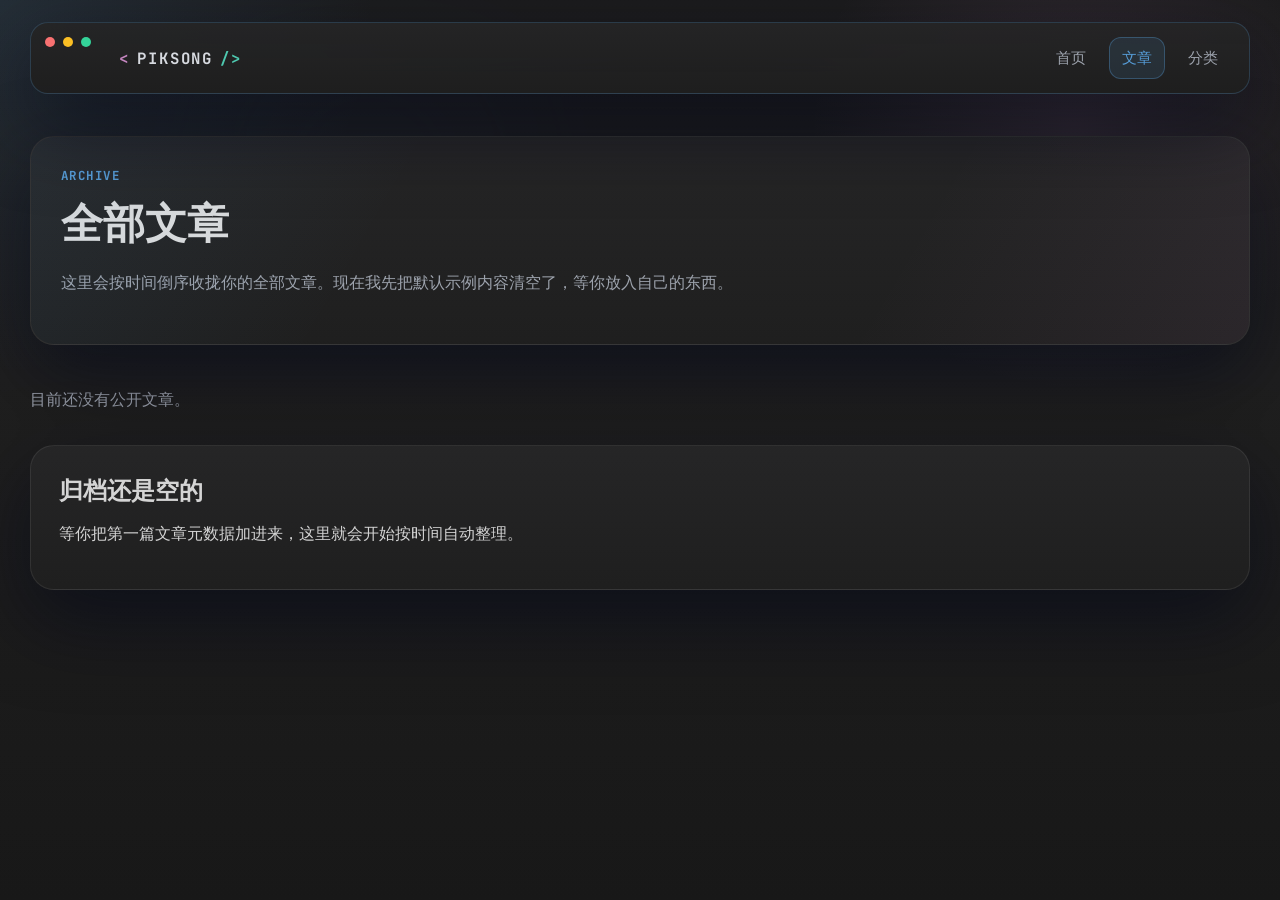
==== commit 5709c0b1: "Clear template content for personal uploads" ====
--- a/archive.html
+++ b/archive.html
@@ -29,7 +29,7 @@
           <p class="eyebrow">ARCHIVE</p>
           <h1>全部文章</h1>
           <p class="page-intro">
-            这里按时间倒序收拢所有文章。新增内容后，只要补文章元数据，它就会自动出现在这里。
+            这里会按时间倒序收拢你的全部文章。现在我先把默认示例内容清空了，等你放入自己的东西。
           </p>
         </section>
 
--- a/styles.css
+++ b/styles.css
@@ -1,20 +1,23 @@
 :root {
-  --bg: #0c111b;
-  --bg-elevated: #111827;
-  --surface: rgba(17, 24, 39, 0.86);
-  --surface-strong: rgba(15, 23, 42, 0.96);
-  --surface-soft: rgba(30, 41, 59, 0.68);
-  --surface-highlight: rgba(59, 130, 246, 0.12);
-  --panel: rgba(8, 12, 20, 0.92);
-  --text: #d7e3ff;
-  --text-soft: #8fa3c6;
-  --text-dim: #64748b;
-  --line: rgba(96, 165, 250, 0.12);
-  --line-strong: rgba(96, 165, 250, 0.24);
-  --accent: #57c7ff;
-  --accent-2: #a78bfa;
-  --accent-3: #34d399;
-  --danger: #f97316;
+  --bg: #1e1e1e;
+  --bg-elevated: #252526;
+  --surface: rgba(37, 37, 38, 0.9);
+  --surface-strong: rgba(30, 30, 30, 0.96);
+  --surface-soft: rgba(45, 45, 48, 0.78);
+  --surface-highlight: rgba(86, 156, 214, 0.12);
+  --panel: rgba(24, 24, 24, 0.95);
+  --text: #d4d4d4;
+  --text-soft: #9da3ad;
+  --text-dim: #6a737d;
+  --line: rgba(255, 255, 255, 0.08);
+  --line-strong: rgba(255, 255, 255, 0.14);
+  --accent: #569cd6;
+  --accent-2: #c586c0;
+  --accent-3: #4ec9b0;
+  --accent-4: #ce9178;
+  --accent-5: #dcdcaa;
+  --accent-6: #6a9955;
+  --danger: #f44747;
   --shadow: 0 30px 80px rgba(2, 6, 23, 0.55);
   --radius-lg: 24px;
   --radius-md: 18px;
@@ -36,9 +39,9 @@
   font-family: "IBM Plex Sans", sans-serif;
   color: var(--text);
   background:
-    radial-gradient(circle at top left, rgba(87, 199, 255, 0.18), transparent 26%),
-    radial-gradient(circle at 85% 16%, rgba(167, 139, 250, 0.18), transparent 22%),
-    linear-gradient(180deg, #08101b 0%, #0a1220 40%, #070c14 100%);
+    radial-gradient(circle at top left, rgba(86, 156, 214, 0.14), transparent 24%),
+    radial-gradient(circle at 84% 14%, rgba(197, 134, 192, 0.12), transparent 20%),
+    linear-gradient(180deg, #1b1b1c 0%, #1e1e1e 42%, #171717 100%);
   overflow-x: hidden;
 }
 
@@ -52,8 +55,8 @@
 
 body::before {
   background-image:
-    linear-gradient(rgba(56, 189, 248, 0.08) 1px, transparent 1px),
-    linear-gradient(90deg, rgba(56, 189, 248, 0.08) 1px, transparent 1px);
+    linear-gradient(rgba(255, 255, 255, 0.035) 1px, transparent 1px),
+    linear-gradient(90deg, rgba(255, 255, 255, 0.035) 1px, transparent 1px);
   background-size: 28px 28px;
   mask-image: linear-gradient(180deg, rgba(0, 0, 0, 0.55), transparent 88%);
   opacity: 0.28;
@@ -69,8 +72,8 @@
     );
   background-size: 100% 6px;
   mix-blend-mode: screen;
-  opacity: 0.34;
-  animation: scanlines 12s linear infinite;
+  opacity: 0.14;
+  animation: scanlines 20s linear infinite;
 }
 
 a {
@@ -92,9 +95,9 @@
   width: min(54vw, 680px);
   height: 340px;
   border-radius: 999px;
-  background: radial-gradient(circle, rgba(87, 199, 255, 0.18), transparent 68%);
+  background: radial-gradient(circle, rgba(86, 156, 214, 0.14), transparent 68%);
   filter: blur(40px);
-  opacity: 0.55;
+  opacity: 0.24;
   z-index: -1;
 }
 
@@ -107,11 +110,11 @@
   position: sticky;
   top: 14px;
   z-index: 20;
-  border: 1px solid var(--line-strong);
+  border: 1px solid rgba(86, 156, 214, 0.24);
   border-radius: 18px;
   backdrop-filter: blur(16px);
   background:
-    linear-gradient(180deg, rgba(13, 19, 33, 0.92), rgba(11, 17, 28, 0.9));
+    linear-gradient(180deg, rgba(37, 37, 38, 0.98), rgba(30, 30, 30, 0.96));
   box-shadow: var(--shadow);
 }
 
@@ -149,18 +152,18 @@
   font-weight: 700;
   letter-spacing: 0.12em;
   text-transform: uppercase;
-  color: #f8fbff;
+  color: #d7dae0;
 }
 
 .brand::before {
   content: "<";
-  color: var(--accent-3);
+  color: var(--accent-2);
   margin-right: 0.45rem;
 }
 
 .brand::after {
   content: "/>";
-  color: var(--accent);
+  color: var(--accent-3);
   margin-left: 0.45rem;
 }
 
@@ -181,9 +184,34 @@
 
 .site-nav a:hover,
 .site-nav a[aria-current="page"] {
-  color: #f8fbff;
-  border-color: var(--line-strong);
-  background: rgba(59, 130, 246, 0.08);
+  color: #ffffff;
+  border-color: rgba(86, 156, 214, 0.34);
+  background: rgba(86, 156, 214, 0.12);
+}
+
+.site-nav a:nth-child(1):hover,
+.site-nav a:nth-child(1)[aria-current="page"] {
+  color: var(--accent-3);
+}
+
+.site-nav a:nth-child(2):hover,
+.site-nav a:nth-child(2)[aria-current="page"] {
+  color: var(--accent);
+}
+
+.site-nav a:nth-child(3):hover,
+.site-nav a:nth-child(3)[aria-current="page"] {
+  color: var(--accent-4);
+}
+
+.site-nav a:nth-child(4):hover,
+.site-nav a:nth-child(4)[aria-current="page"] {
+  color: var(--accent-2);
+}
+
+.site-nav a:nth-child(5):hover,
+.site-nav a:nth-child(5)[aria-current="page"] {
+  color: var(--accent-5);
 }
 
 .hero,
@@ -219,7 +247,7 @@
   border: 1px solid var(--line);
   border-radius: var(--radius-lg);
   background:
-    linear-gradient(180deg, rgba(11, 17, 28, 0.92), rgba(8, 12, 20, 0.92));
+    linear-gradient(180deg, rgba(37, 37, 38, 0.96), rgba(30, 30, 30, 0.96));
   box-shadow: var(--shadow);
 }
 
@@ -237,7 +265,7 @@
   position: absolute;
   inset: 0;
   background:
-    linear-gradient(120deg, rgba(87, 199, 255, 0.09), transparent 32%, transparent 68%, rgba(167, 139, 250, 0.08));
+    linear-gradient(120deg, rgba(86, 156, 214, 0.08), transparent 30%, transparent 70%, rgba(197, 134, 192, 0.07));
   pointer-events: none;
 }
 
@@ -253,7 +281,7 @@
   bottom: 28px;
   font-family: "JetBrains Mono", monospace;
   font-size: 1.8rem;
-  color: var(--accent-3);
+  color: rgba(78, 201, 176, 0.6);
   animation: blink 1.15s steps(1) infinite;
 }
 
@@ -266,8 +294,8 @@
   height: 100%;
   padding: 14px;
   border-radius: 18px;
-  background: rgba(5, 8, 15, 0.68);
-  border: 1px solid rgba(87, 199, 255, 0.1);
+  background: rgba(24, 24, 24, 0.8);
+  border: 1px solid rgba(255, 255, 255, 0.06);
 }
 
 .editor-tabs {
@@ -275,7 +303,7 @@
   gap: 8px;
   margin-bottom: 18px;
   padding-bottom: 12px;
-  border-bottom: 1px solid rgba(87, 199, 255, 0.08);
+  border-bottom: 1px solid rgba(255, 255, 255, 0.06);
 }
 
 .tab {
@@ -284,15 +312,16 @@
   min-height: 30px;
   padding: 0 12px;
   border-radius: 10px 10px 0 0;
-  background: rgba(30, 41, 59, 0.34);
+  background: rgba(45, 45, 48, 0.7);
   color: var(--text-dim);
   font-family: "JetBrains Mono", monospace;
   font-size: 0.78rem;
 }
 
 .tab.is-active {
-  color: #f8fbff;
-  background: rgba(59, 130, 246, 0.14);
+  color: #ffffff;
+  background: rgba(37, 37, 38, 1);
+  box-shadow: inset 0 -2px 0 var(--accent);
 }
 
 .eyebrow,
@@ -314,14 +343,14 @@
   margin: 0;
   line-height: 0.98;
   font-size: clamp(2.6rem, 7vw, 5.6rem);
-  color: #f7fbff;
+  color: #d4d4d4;
 }
 
 .hero h1 span {
   display: block;
   margin-top: 0.35rem;
-  color: var(--accent);
-  text-shadow: 0 0 22px rgba(87, 199, 255, 0.22);
+  color: var(--accent-3);
+  text-shadow: 0 0 18px rgba(78, 201, 176, 0.16);
 }
 
 .hero-text,
@@ -373,13 +402,13 @@
 }
 
 .button.primary {
-  background: linear-gradient(135deg, rgba(59, 130, 246, 0.28), rgba(87, 199, 255, 0.16));
-  color: #f8fbff;
-  box-shadow: 0 0 0 1px rgba(87, 199, 255, 0.14), 0 18px 34px rgba(59, 130, 246, 0.18);
+  background: linear-gradient(135deg, rgba(86, 156, 214, 0.22), rgba(78, 201, 176, 0.12));
+  color: #ffffff;
+  box-shadow: 0 0 0 1px rgba(86, 156, 214, 0.14), 0 18px 34px rgba(0, 0, 0, 0.24);
 }
 
 .button.secondary {
-  background: rgba(148, 163, 184, 0.06);
+  background: rgba(255, 255, 255, 0.03);
   color: var(--text);
 }
 
@@ -395,14 +424,26 @@
   align-items: start;
   gap: 10px;
   margin: 0;
-  color: var(--text);
+  color: #d4d4d4;
   font-family: "JetBrains Mono", monospace;
   font-size: 0.92rem;
   line-height: 1.65;
 }
 
 .code-list span {
-  color: var(--text-dim);
+  color: #858585;
+}
+
+.code-list p:nth-child(1) {
+  color: var(--accent-3);
+}
+
+.code-list p:nth-child(2) {
+  color: var(--accent-5);
+}
+
+.code-list p:nth-child(3) {
+  color: var(--accent-4);
 }
 
 .signal-grid {
@@ -416,11 +457,11 @@
   display: block;
   aspect-ratio: 1;
   border-radius: 14px;
-  border: 1px solid rgba(87, 199, 255, 0.08);
+  border: 1px solid rgba(255, 255, 255, 0.06);
   background:
-    linear-gradient(180deg, rgba(87, 199, 255, 0.18), rgba(10, 14, 24, 0.2)),
-    linear-gradient(90deg, rgba(167, 139, 250, 0.18), rgba(52, 211, 153, 0.08));
-  animation: pulse-panel 6s ease-in-out infinite;
+    linear-gradient(180deg, rgba(86, 156, 214, 0.16), rgba(30, 30, 30, 0.16)),
+    linear-gradient(90deg, rgba(197, 134, 192, 0.16), rgba(206, 145, 120, 0.08));
+  animation: pulse-panel 10s ease-in-out infinite;
 }
 
 .signal-grid span:nth-child(2) {
@@ -464,7 +505,7 @@
 .site-footer h2,
 .post-body h2 {
   margin: 0;
-  color: #f7fbff;
+  color: #dcdcdc;
   font-size: clamp(1.45rem, 3.4vw, 2.6rem);
 }
 
@@ -493,16 +534,26 @@
 }
 
 .post-card.featured {
-  border-color: rgba(87, 199, 255, 0.26);
+  border-color: rgba(86, 156, 214, 0.24);
   background:
-    linear-gradient(180deg, rgba(13, 23, 42, 0.95), rgba(8, 12, 20, 0.95));
+    linear-gradient(180deg, rgba(45, 45, 48, 0.98), rgba(30, 30, 30, 0.98));
+}
+
+.post-card-empty {
+  border-style: dashed;
+  background:
+    linear-gradient(180deg, rgba(37, 37, 38, 0.72), rgba(30, 30, 30, 0.72));
+}
+
+.post-card-empty h3 {
+  color: var(--text);
 }
 
 .post-card h3,
 .project-panel h3 {
   margin: 0 0 12px;
   font-size: 1.15rem;
-  color: #f7fbff;
+  color: #dcdcdc;
 }
 
 .post-card a {
@@ -516,6 +567,16 @@
 
 .post-card a::after {
   content: " ->";
+}
+
+.post-list .post-card:nth-child(2) .post-meta,
+.post-list-featured .post-card:nth-child(2) .post-meta {
+  color: var(--accent-2);
+}
+
+.post-list .post-card:nth-child(3) .post-meta,
+.post-list-featured .post-card:nth-child(3) .post-meta {
+  color: var(--accent-4);
 }
 
 .card-tags {
@@ -532,8 +593,8 @@
   min-height: 34px;
   padding: 0 13px;
   border-radius: 999px;
-  border: 1px solid var(--line);
-  background: rgba(15, 23, 42, 0.84);
+  border: 1px solid rgba(255, 255, 255, 0.07);
+  background: rgba(30, 30, 30, 0.92);
   color: var(--text-soft);
   font-family: "JetBrains Mono", monospace;
   font-size: 0.8rem;
@@ -542,9 +603,9 @@
 
 .tag:hover,
 .tag.is-active {
-  color: #f8fbff;
-  border-color: rgba(87, 199, 255, 0.34);
-  box-shadow: inset 0 0 0 1px rgba(87, 199, 255, 0.14);
+  color: #ffffff;
+  border-color: rgba(86, 156, 214, 0.34);
+  box-shadow: inset 0 0 0 1px rgba(86, 156, 214, 0.14);
 }
 
 .tag-inline {
@@ -566,7 +627,7 @@
 .project-panel span {
   display: inline-flex;
   margin-bottom: 14px;
-  color: var(--accent-3);
+  color: var(--accent-5);
   font-family: "JetBrains Mono", monospace;
   font-size: 0.86rem;
   font-weight: 700;
@@ -617,7 +678,7 @@
 }
 
 .archive-content h2 a:hover {
-  color: var(--accent);
+  color: var(--accent-3);
 }
 
 .taxonomy-grid {
@@ -655,8 +716,8 @@
 .footer-links a {
   padding: 10px 12px;
   border-radius: 12px;
-  border: 1px solid var(--line);
-  background: rgba(15, 23, 42, 0.72);
+  border: 1px solid rgba(255, 255, 255, 0.07);
+  background: rgba(30, 30, 30, 0.86);
 }
 
 .post-page {
@@ -676,7 +737,7 @@
 
 .back-link::before {
   content: "<-";
-  color: var(--accent);
+  color: var(--accent-4);
 }
 
 .post-hero {
@@ -702,9 +763,9 @@
 .post-body blockquote {
   margin: 24px 0;
   padding: 16px 18px;
-  border-left: 3px solid var(--accent);
-  background: rgba(59, 130, 246, 0.08);
-  color: #deebff;
+  border-left: 3px solid var(--accent-2);
+  background: rgba(197, 134, 192, 0.08);
+  color: #dcdcdc;
 }
 
 .post-body hr {
@@ -716,8 +777,8 @@
 .post-body code {
   padding: 0.12rem 0.4rem;
   border-radius: 8px;
-  background: rgba(15, 23, 42, 0.88);
-  color: #d8f0ff;
+  background: rgba(45, 45, 48, 0.92);
+  color: var(--accent-5);
   font-family: "JetBrains Mono", monospace;
   font-size: 0.94em;
 }
@@ -726,9 +787,9 @@
   overflow: auto;
   padding: 18px;
   border-radius: 16px;
-  border: 1px solid rgba(87, 199, 255, 0.12);
-  background: rgba(4, 9, 17, 0.96);
-  color: #eef6ff;
+  border: 1px solid rgba(255, 255, 255, 0.07);
+  background: rgba(24, 24, 24, 0.98);
+  color: #d4d4d4;
 }
 
 .post-body pre code {
@@ -759,7 +820,7 @@
 
 .post-nav-card strong {
   font-size: 1rem;
-  color: #f7fbff;
+  color: #dcdcdc;
   line-height: 1.5;
 }
 
@@ -799,11 +860,11 @@
   0%,
   100% {
     transform: translateY(0);
-    opacity: 0.92;
+    opacity: 0.74;
   }
   50% {
-    transform: translateY(-4px);
-    opacity: 1;
+    transform: translateY(-2px);
+    opacity: 0.88;
   }
 }
 
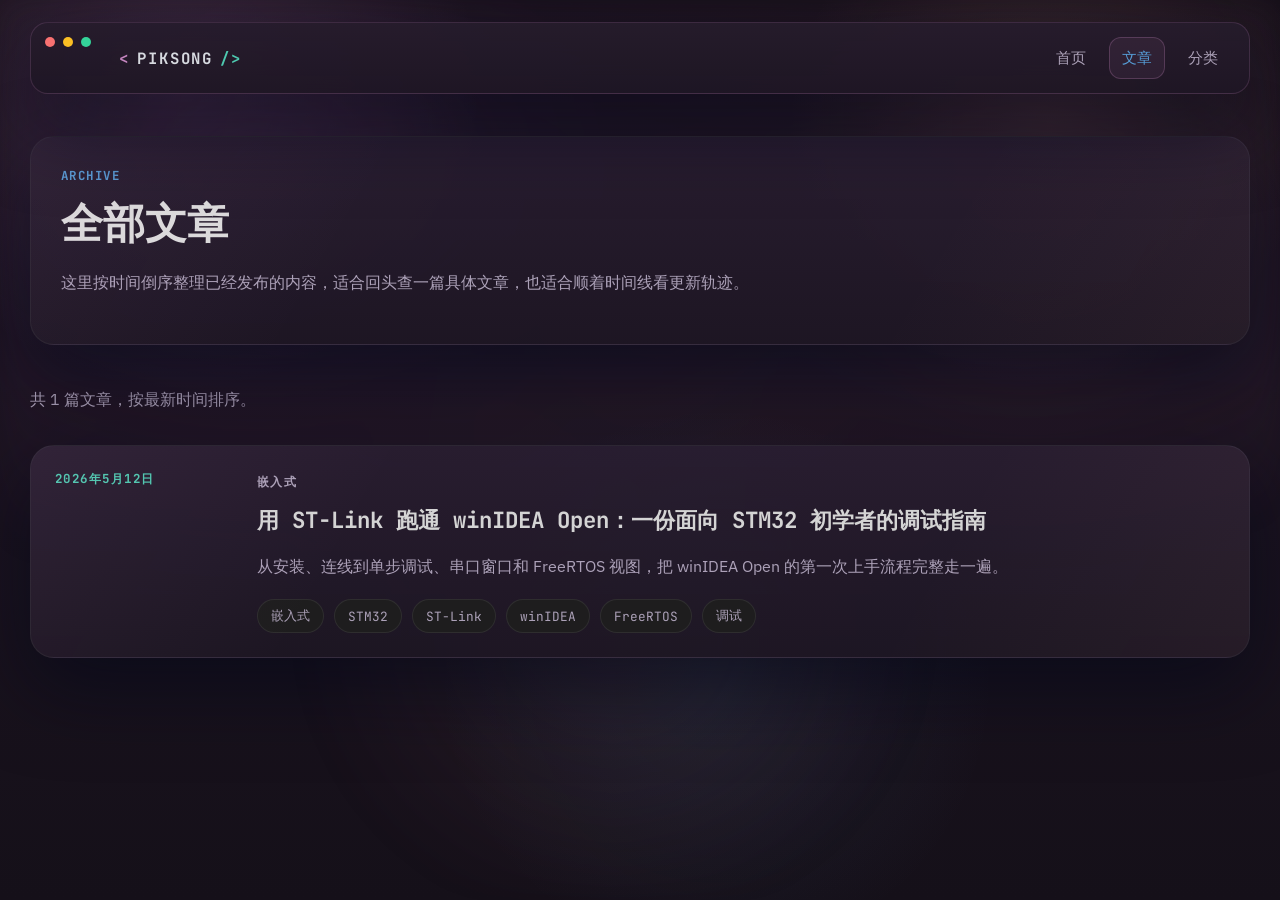
==== commit 9423d521: "Publish winIDEA Open debugging guide" ====
--- a/archive.html
+++ b/archive.html
@@ -29,7 +29,7 @@
           <p class="eyebrow">ARCHIVE</p>
           <h1>全部文章</h1>
           <p class="page-intro">
-            这里会按时间倒序收拢你的全部文章。现在我先把默认示例内容清空了，等你放入自己的东西。
+            这里按时间倒序整理已经发布的内容，适合回头查一篇具体文章，也适合顺着时间线看更新轨迹。
           </p>
         </section>
 
--- a/styles.css
+++ b/styles.css
@@ -1,22 +1,25 @@
 :root {
-  --bg: #1e1e1e;
-  --bg-elevated: #252526;
-  --surface: rgba(37, 37, 38, 0.9);
-  --surface-strong: rgba(30, 30, 30, 0.96);
-  --surface-soft: rgba(45, 45, 48, 0.78);
-  --surface-highlight: rgba(86, 156, 214, 0.12);
-  --panel: rgba(24, 24, 24, 0.95);
+  --bg: #17111d;
+  --bg-elevated: #22182a;
+  --surface: rgba(36, 26, 44, 0.88);
+  --surface-strong: rgba(28, 20, 34, 0.95);
+  --surface-soft: rgba(60, 42, 70, 0.72);
+  --surface-highlight: rgba(197, 134, 192, 0.12);
+  --panel: rgba(24, 17, 31, 0.95);
   --text: #d4d4d4;
-  --text-soft: #9da3ad;
-  --text-dim: #6a737d;
-  --line: rgba(255, 255, 255, 0.08);
-  --line-strong: rgba(255, 255, 255, 0.14);
+  --text-soft: #aca1b8;
+  --text-dim: #786d85;
+  --line: rgba(255, 255, 255, 0.07);
+  --line-strong: rgba(255, 255, 255, 0.12);
   --accent: #569cd6;
   --accent-2: #c586c0;
   --accent-3: #4ec9b0;
   --accent-4: #ce9178;
   --accent-5: #dcdcaa;
   --accent-6: #6a9955;
+  --sand-1: #4c2b57;
+  --sand-2: #6d405f;
+  --sand-3: #9f6c73;
   --danger: #f44747;
   --shadow: 0 30px 80px rgba(2, 6, 23, 0.55);
   --radius-lg: 24px;
@@ -39,9 +42,10 @@
   font-family: "IBM Plex Sans", sans-serif;
   color: var(--text);
   background:
-    radial-gradient(circle at top left, rgba(86, 156, 214, 0.14), transparent 24%),
-    radial-gradient(circle at 84% 14%, rgba(197, 134, 192, 0.12), transparent 20%),
-    linear-gradient(180deg, #1b1b1c 0%, #1e1e1e 42%, #171717 100%);
+    radial-gradient(circle at 14% 10%, rgba(197, 134, 192, 0.18), transparent 22%),
+    radial-gradient(circle at 82% 14%, rgba(206, 145, 120, 0.14), transparent 20%),
+    radial-gradient(circle at 56% 76%, rgba(86, 156, 214, 0.09), transparent 28%),
+    linear-gradient(180deg, #161019 0%, #1b1320 42%, #140f18 100%);
   overflow-x: hidden;
 }
 
@@ -54,26 +58,23 @@
 }
 
 body::before {
-  background-image:
-    linear-gradient(rgba(255, 255, 255, 0.035) 1px, transparent 1px),
-    linear-gradient(90deg, rgba(255, 255, 255, 0.035) 1px, transparent 1px);
-  background-size: 28px 28px;
-  mask-image: linear-gradient(180deg, rgba(0, 0, 0, 0.55), transparent 88%);
-  opacity: 0.28;
+  background:
+    radial-gradient(ellipse at 20% 18%, rgba(76, 43, 87, 0.32), transparent 42%),
+    radial-gradient(ellipse at 80% 22%, rgba(109, 64, 95, 0.24), transparent 38%),
+    radial-gradient(ellipse at 48% 70%, rgba(159, 108, 115, 0.12), transparent 36%);
+  filter: blur(14px);
+  opacity: 0.9;
+  animation: drift 26s ease-in-out infinite alternate;
 }
 
 body::after {
   background:
-    linear-gradient(
-      180deg,
-      rgba(255, 255, 255, 0) 0%,
-      rgba(255, 255, 255, 0.018) 48%,
-      rgba(255, 255, 255, 0) 100%
-    );
-  background-size: 100% 6px;
+    linear-gradient(120deg, transparent 0%, rgba(255, 255, 255, 0.018) 42%, transparent 70%),
+    linear-gradient(180deg, rgba(255, 255, 255, 0.012) 0%, rgba(255, 255, 255, 0) 100%);
+  background-size: 160% 160%, 100% 100%;
   mix-blend-mode: screen;
-  opacity: 0.14;
-  animation: scanlines 20s linear infinite;
+  opacity: 0.1;
+  animation: sandflow 24s ease-in-out infinite;
 }
 
 a {
@@ -95,9 +96,23 @@
   width: min(54vw, 680px);
   height: 340px;
   border-radius: 999px;
-  background: radial-gradient(circle, rgba(86, 156, 214, 0.14), transparent 68%);
+  background: radial-gradient(circle, rgba(197, 134, 192, 0.16), transparent 68%);
   filter: blur(40px);
-  opacity: 0.24;
+  opacity: 0.3;
+  z-index: -1;
+}
+
+.page-shell::after {
+  content: "";
+  position: absolute;
+  right: -4vw;
+  top: 18%;
+  width: min(42vw, 560px);
+  height: 300px;
+  border-radius: 999px;
+  background: radial-gradient(circle, rgba(206, 145, 120, 0.12), transparent 70%);
+  filter: blur(46px);
+  opacity: 0.2;
   z-index: -1;
 }
 
@@ -110,11 +125,11 @@
   position: sticky;
   top: 14px;
   z-index: 20;
-  border: 1px solid rgba(86, 156, 214, 0.24);
+  border: 1px solid rgba(197, 134, 192, 0.18);
   border-radius: 18px;
   backdrop-filter: blur(16px);
   background:
-    linear-gradient(180deg, rgba(37, 37, 38, 0.98), rgba(30, 30, 30, 0.96));
+    linear-gradient(180deg, rgba(38, 28, 44, 0.95), rgba(30, 22, 36, 0.94));
   box-shadow: var(--shadow);
 }
 
@@ -185,8 +200,8 @@
 .site-nav a:hover,
 .site-nav a[aria-current="page"] {
   color: #ffffff;
-  border-color: rgba(86, 156, 214, 0.34);
-  background: rgba(86, 156, 214, 0.12);
+  border-color: rgba(197, 134, 192, 0.26);
+  background: rgba(197, 134, 192, 0.08);
 }
 
 .site-nav a:nth-child(1):hover,
@@ -247,7 +262,7 @@
   border: 1px solid var(--line);
   border-radius: var(--radius-lg);
   background:
-    linear-gradient(180deg, rgba(37, 37, 38, 0.96), rgba(30, 30, 30, 0.96));
+    linear-gradient(180deg, rgba(40, 29, 48, 0.92), rgba(28, 21, 34, 0.94));
   box-shadow: var(--shadow);
 }
 
@@ -265,7 +280,7 @@
   position: absolute;
   inset: 0;
   background:
-    linear-gradient(120deg, rgba(86, 156, 214, 0.08), transparent 30%, transparent 70%, rgba(197, 134, 192, 0.07));
+    linear-gradient(120deg, rgba(197, 134, 192, 0.06), transparent 28%, transparent 72%, rgba(206, 145, 120, 0.05));
   pointer-events: none;
 }
 
@@ -294,7 +309,7 @@
   height: 100%;
   padding: 14px;
   border-radius: 18px;
-  background: rgba(24, 24, 24, 0.8);
+  background: rgba(27, 20, 33, 0.76);
   border: 1px solid rgba(255, 255, 255, 0.06);
 }
 
@@ -312,7 +327,7 @@
   min-height: 30px;
   padding: 0 12px;
   border-radius: 10px 10px 0 0;
-  background: rgba(45, 45, 48, 0.7);
+  background: rgba(57, 41, 67, 0.66);
   color: var(--text-dim);
   font-family: "JetBrains Mono", monospace;
   font-size: 0.78rem;
@@ -320,8 +335,8 @@
 
 .tab.is-active {
   color: #ffffff;
-  background: rgba(37, 37, 38, 1);
-  box-shadow: inset 0 -2px 0 var(--accent);
+  background: rgba(45, 31, 53, 0.98);
+  box-shadow: inset 0 -2px 0 var(--accent-2);
 }
 
 .eyebrow,
@@ -402,9 +417,9 @@
 }
 
 .button.primary {
-  background: linear-gradient(135deg, rgba(86, 156, 214, 0.22), rgba(78, 201, 176, 0.12));
+  background: linear-gradient(135deg, rgba(197, 134, 192, 0.18), rgba(86, 156, 214, 0.12));
   color: #ffffff;
-  box-shadow: 0 0 0 1px rgba(86, 156, 214, 0.14), 0 18px 34px rgba(0, 0, 0, 0.24);
+  box-shadow: 0 0 0 1px rgba(197, 134, 192, 0.12), 0 18px 34px rgba(0, 0, 0, 0.18);
 }
 
 .button.secondary {
@@ -457,10 +472,10 @@
   display: block;
   aspect-ratio: 1;
   border-radius: 14px;
-  border: 1px solid rgba(255, 255, 255, 0.06);
+  border: 1px solid rgba(255, 255, 255, 0.05);
   background:
-    linear-gradient(180deg, rgba(86, 156, 214, 0.16), rgba(30, 30, 30, 0.16)),
-    linear-gradient(90deg, rgba(197, 134, 192, 0.16), rgba(206, 145, 120, 0.08));
+    linear-gradient(180deg, rgba(86, 156, 214, 0.12), rgba(28, 21, 34, 0.14)),
+    linear-gradient(90deg, rgba(197, 134, 192, 0.16), rgba(206, 145, 120, 0.09));
   animation: pulse-panel 10s ease-in-out infinite;
 }
 
@@ -534,9 +549,9 @@
 }
 
 .post-card.featured {
-  border-color: rgba(86, 156, 214, 0.24);
+  border-color: rgba(197, 134, 192, 0.2);
   background:
-    linear-gradient(180deg, rgba(45, 45, 48, 0.98), rgba(30, 30, 30, 0.98));
+    linear-gradient(180deg, rgba(51, 36, 59, 0.92), rgba(31, 23, 38, 0.94));
 }
 
 .post-card-empty {
@@ -604,8 +619,8 @@
 .tag:hover,
 .tag.is-active {
   color: #ffffff;
-  border-color: rgba(86, 156, 214, 0.34);
-  box-shadow: inset 0 0 0 1px rgba(86, 156, 214, 0.14);
+  border-color: rgba(197, 134, 192, 0.26);
+  box-shadow: inset 0 0 0 1px rgba(197, 134, 192, 0.1);
 }
 
 .tag-inline {
@@ -760,11 +775,19 @@
   padding-left: 20px;
 }
 
+.post-body ol {
+  padding-left: 22px;
+}
+
+.post-body li + li {
+  margin-top: 0.45rem;
+}
+
 .post-body blockquote {
   margin: 24px 0;
   padding: 16px 18px;
   border-left: 3px solid var(--accent-2);
-  background: rgba(197, 134, 192, 0.08);
+  background: rgba(197, 134, 192, 0.07);
   color: #dcdcdc;
 }
 
@@ -788,13 +811,107 @@
   padding: 18px;
   border-radius: 16px;
   border: 1px solid rgba(255, 255, 255, 0.07);
-  background: rgba(24, 24, 24, 0.98);
+  background: rgba(26, 18, 31, 0.98);
   color: #d4d4d4;
 }
 
 .post-body pre code {
   background: transparent;
   padding: 0;
+}
+
+.post-body figure {
+  margin: 28px 0;
+}
+
+.post-body img {
+  display: block;
+  width: 100%;
+  height: auto;
+  border-radius: 18px;
+  border: 1px solid rgba(255, 255, 255, 0.08);
+  background: rgba(19, 13, 24, 0.92);
+}
+
+.post-body figcaption {
+  margin-top: 10px;
+  color: var(--text-soft);
+  font-size: 0.94rem;
+  line-height: 1.7;
+}
+
+.post-body table {
+  width: 100%;
+  border-collapse: collapse;
+  margin: 24px 0;
+  overflow: hidden;
+  border: 1px solid rgba(255, 255, 255, 0.08);
+  border-radius: 16px;
+  background: rgba(21, 15, 27, 0.9);
+}
+
+.post-body th,
+.post-body td {
+  padding: 14px 16px;
+  border-bottom: 1px solid rgba(255, 255, 255, 0.06);
+  text-align: left;
+  vertical-align: top;
+}
+
+.post-body th {
+  color: #ffffff;
+  font-family: "JetBrains Mono", monospace;
+  font-size: 0.9rem;
+  background: rgba(197, 134, 192, 0.08);
+}
+
+.post-body tr:last-child td {
+  border-bottom: 0;
+}
+
+.article-lead {
+  font-size: 1.1rem;
+  color: #e5e2ea;
+}
+
+.article-callout,
+.article-checklist > div {
+  margin: 24px 0;
+  padding: 18px 20px;
+  border: 1px solid rgba(255, 255, 255, 0.08);
+  border-radius: 16px;
+  background: rgba(197, 134, 192, 0.07);
+}
+
+.article-callout strong,
+.article-checklist h3 {
+  display: block;
+  margin-bottom: 10px;
+  font-family: "JetBrains Mono", monospace;
+  font-size: 0.95rem;
+  color: #ffffff;
+}
+
+.article-callout ul {
+  margin: 0;
+}
+
+.article-callout-warn {
+  background: rgba(206, 145, 120, 0.09);
+}
+
+.article-checklist {
+  display: grid;
+  gap: 14px;
+  margin: 24px 0;
+}
+
+.article-checklist > div {
+  margin: 0;
+}
+
+.article-checklist p {
+  margin: 0;
 }
 
 .post-footer-nav {
@@ -842,6 +959,27 @@
   }
   to {
     transform: translateY(24px);
+  }
+}
+
+@keyframes sandflow {
+  0%,
+  100% {
+    transform: translate3d(0, 0, 0) scale(1);
+    opacity: 0.1;
+  }
+  50% {
+    transform: translate3d(-2%, 1.5%, 0) scale(1.04);
+    opacity: 0.14;
+  }
+}
+
+@keyframes drift {
+  0% {
+    transform: translate3d(0, 0, 0) scale(1);
+  }
+  100% {
+    transform: translate3d(1.5%, -1%, 0) scale(1.05);
   }
 }
 
